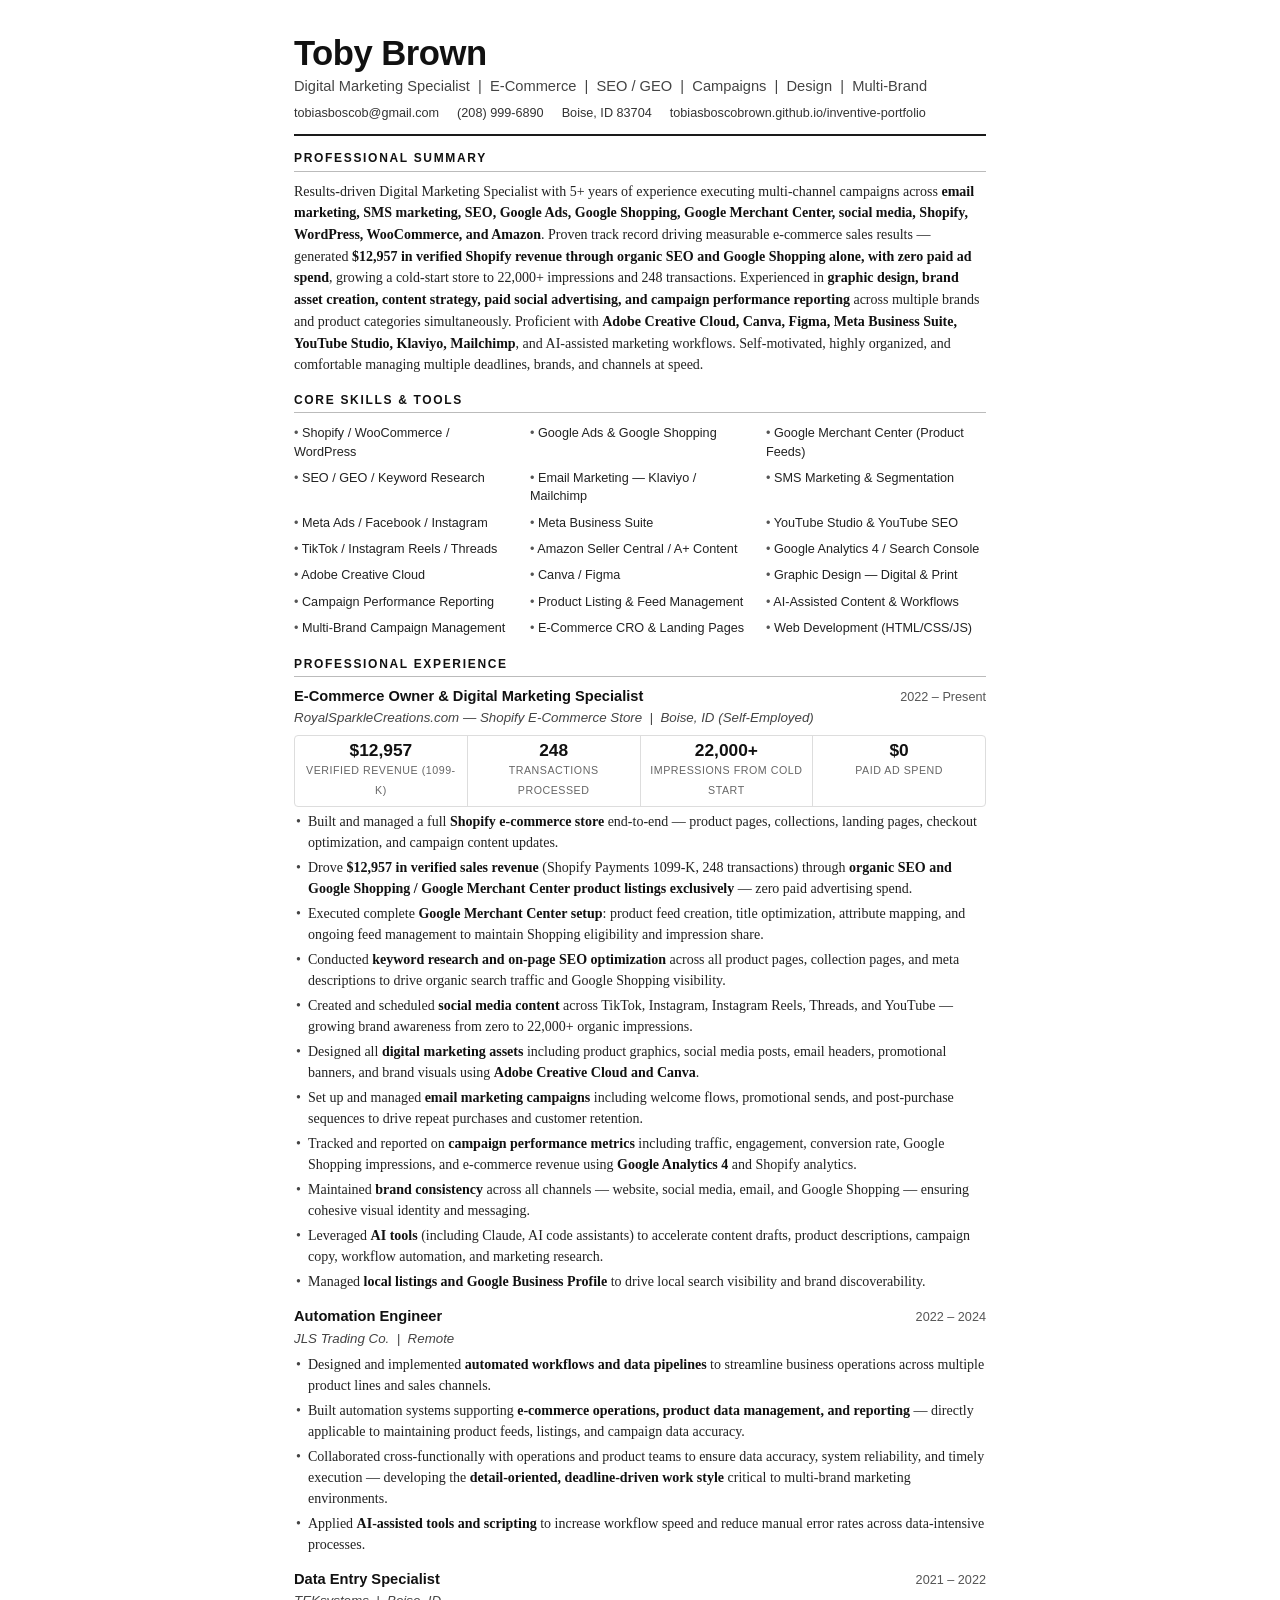
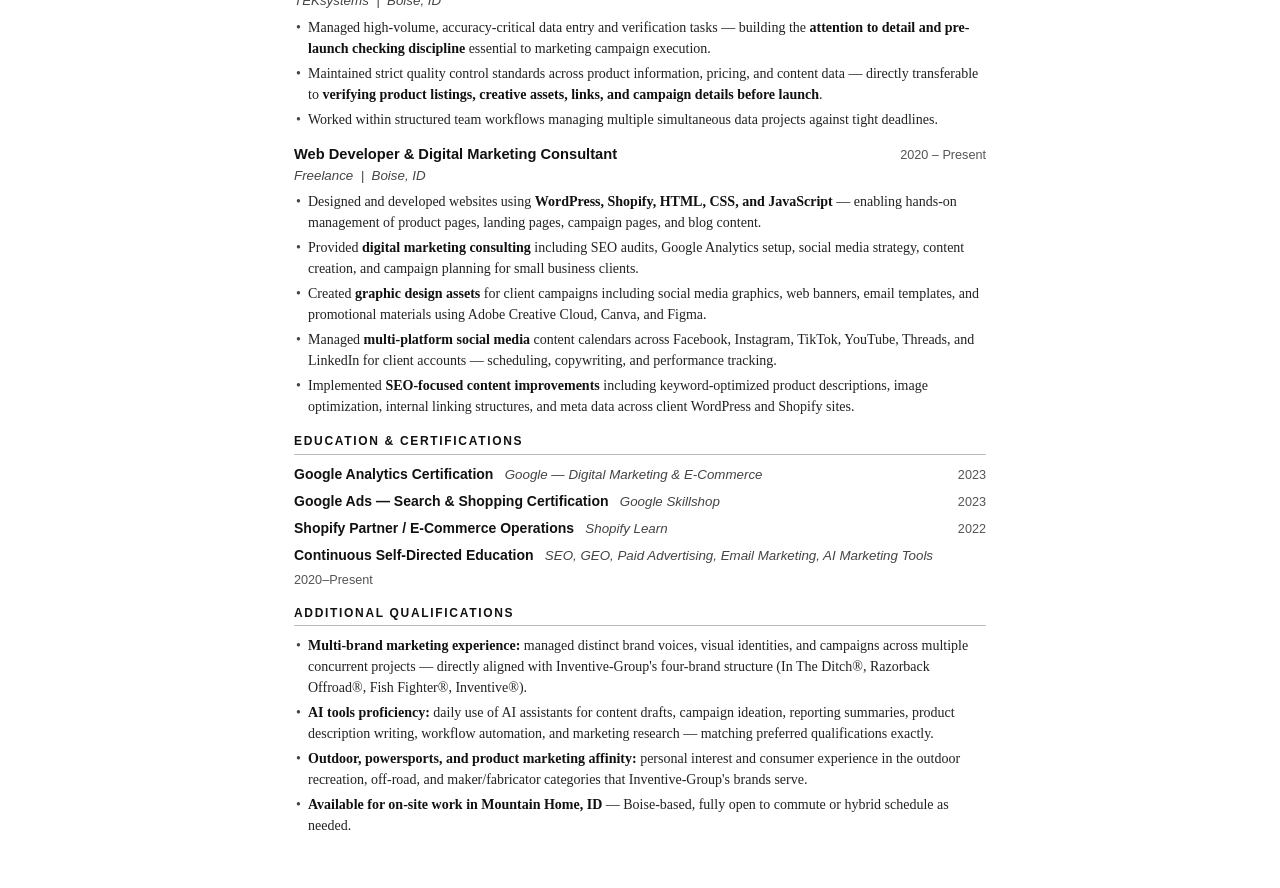
==== resume.html @ eb811c65 "Add ATS-optimized resume with real Shopify 1099-K proof points; update hero stats" ====
<!DOCTYPE html>
<html lang="en">
<head>
  <meta charset="UTF-8" />
  <meta name="viewport" content="width=device-width, initial-scale=1.0" />
  <title>Toby Brown - Digital Marketing Specialist Resume</title>
  <style>
    * { margin: 0; padding: 0; box-sizing: border-box; }

    body {
      font-family: 'Georgia', 'Times New Roman', serif;
      font-size: 10.5pt;
      color: #1a1a1a;
      background: #fff;
      line-height: 1.45;
    }

    .page {
      max-width: 780px;
      margin: 0 auto;
      padding: 36px 44px;
    }

    /* HEADER */
    .header {
      border-bottom: 2.5px solid #1a1a1a;
      padding-bottom: 12px;
      margin-bottom: 14px;
    }

    .name {
      font-size: 26pt;
      font-weight: bold;
      font-family: 'Arial', sans-serif;
      letter-spacing: -0.5px;
      color: #111;
      line-height: 1;
      margin-bottom: 5px;
    }

    .title-line {
      font-family: 'Arial', sans-serif;
      font-size: 11pt;
      color: #444;
      font-weight: normal;
      margin-bottom: 7px;
    }

    .contact-line {
      font-family: 'Arial', sans-serif;
      font-size: 9.5pt;
      color: #333;
      display: flex;
      flex-wrap: wrap;
      gap: 4px 18px;
    }

    .contact-line span::before {
      content: '';
    }

    /* SECTIONS */
    .section {
      margin-bottom: 16px;
    }

    .section-title {
      font-family: 'Arial', sans-serif;
      font-size: 9pt;
      font-weight: bold;
      letter-spacing: 0.14em;
      text-transform: uppercase;
      color: #111;
      border-bottom: 1px solid #bbb;
      padding-bottom: 3px;
      margin-bottom: 9px;
    }

    /* SUMMARY */
    .summary p {
      font-size: 10.5pt;
      line-height: 1.55;
      color: #222;
    }

    /* SKILLS GRID */
    .skills-grid {
      display: grid;
      grid-template-columns: repeat(3, 1fr);
      gap: 4px 16px;
    }

    .skill-item {
      font-family: 'Arial', sans-serif;
      font-size: 9.5pt;
      color: #222;
      padding: 2px 0;
    }

    .skill-item::before {
      content: "• ";
      color: #555;
    }

    /* EXPERIENCE */
    .job {
      margin-bottom: 14px;
    }

    .job-header {
      display: flex;
      justify-content: space-between;
      align-items: baseline;
      flex-wrap: wrap;
      gap: 4px;
      margin-bottom: 1px;
    }

    .job-title {
      font-family: 'Arial', sans-serif;
      font-size: 11pt;
      font-weight: bold;
      color: #111;
    }

    .job-dates {
      font-family: 'Arial', sans-serif;
      font-size: 9.5pt;
      color: #555;
      white-space: nowrap;
    }

    .job-company {
      font-family: 'Arial', sans-serif;
      font-size: 10pt;
      color: #444;
      font-style: italic;
      margin-bottom: 6px;
    }

    .job-bullets {
      list-style: none;
      padding: 0;
    }

    .job-bullets li {
      font-size: 10.5pt;
      color: #222;
      padding-left: 14px;
      position: relative;
      margin-bottom: 4px;
      line-height: 1.5;
    }

    .job-bullets li::before {
      content: "•";
      position: absolute;
      left: 2px;
      color: #444;
    }

    strong {
      font-weight: bold;
      color: #111;
    }

    /* METRICS CALLOUT */
    .metrics-bar {
      display: flex;
      gap: 0;
      margin: 8px 0 4px;
      border: 1px solid #ddd;
      border-radius: 4px;
      overflow: hidden;
    }

    .metric-box {
      flex: 1;
      text-align: center;
      padding: 6px 8px;
      border-right: 1px solid #ddd;
    }

    .metric-box:last-child { border-right: none; }

    .metric-num {
      font-family: 'Arial', sans-serif;
      font-size: 13pt;
      font-weight: bold;
      color: #111;
      display: block;
      line-height: 1;
    }

    .metric-label {
      font-family: 'Arial', sans-serif;
      font-size: 8pt;
      color: #666;
      text-transform: uppercase;
      letter-spacing: 0.05em;
    }

    /* EDUCATION */
    .edu-row {
      display: flex;
      justify-content: space-between;
      align-items: baseline;
      flex-wrap: wrap;
      gap: 4px;
    }

    .edu-degree {
      font-family: 'Arial', sans-serif;
      font-size: 10.5pt;
      font-weight: bold;
      color: #111;
    }

    .edu-school {
      font-family: 'Arial', sans-serif;
      font-size: 10pt;
      color: #444;
      font-style: italic;
    }

    .edu-year {
      font-family: 'Arial', sans-serif;
      font-size: 9.5pt;
      color: #555;
    }

    /* PRINT */
    @media print {
      body { font-size: 10pt; }
      .page { padding: 24px 32px; max-width: 100%; }
      .metrics-bar { break-inside: avoid; }
      .job { break-inside: avoid; }
    }

    @media (max-width: 600px) {
      .page { padding: 20px 18px; }
      .skills-grid { grid-template-columns: repeat(2, 1fr); }
      .metrics-bar { flex-direction: column; }
      .metric-box { border-right: none; border-bottom: 1px solid #ddd; }
      .metric-box:last-child { border-bottom: none; }
    }
  </style>
</head>
<body>
<div class="page">

  <!-- HEADER -->
  <div class="header">
    <div class="name">Toby Brown</div>
    <div class="title-line">Digital Marketing Specialist &nbsp;|&nbsp; E-Commerce &nbsp;|&nbsp; SEO / GEO &nbsp;|&nbsp; Campaigns &nbsp;|&nbsp; Design &nbsp;|&nbsp; Multi-Brand</div>
    <div class="contact-line">
      <span>tobiasboscob@gmail.com</span>
      <span>(208) 999-6890</span>
      <span>Boise, ID 83704</span>
      <span>tobiasboscobrown.github.io/inventive-portfolio</span>
    </div>
  </div>

  <!-- SUMMARY -->
  <div class="section summary">
    <div class="section-title">Professional Summary</div>
    <p>
      Results-driven Digital Marketing Specialist with 5+ years of experience executing multi-channel campaigns across
      <strong>email marketing, SMS marketing, SEO, Google Ads, Google Shopping, Google Merchant Center, social media,
      Shopify, WordPress, WooCommerce, and Amazon</strong>. Proven track record driving measurable e-commerce sales
      results — generated <strong>$12,957 in verified Shopify revenue through organic SEO and Google Shopping alone,
      with zero paid ad spend</strong>, growing a cold-start store to 22,000+ impressions and 248 transactions.
      Experienced in <strong>graphic design, brand asset creation, content strategy, paid social advertising,
      and campaign performance reporting</strong> across multiple brands and product categories simultaneously.
      Proficient with <strong>Adobe Creative Cloud, Canva, Figma, Meta Business Suite, YouTube Studio,
      Klaviyo, Mailchimp</strong>, and AI-assisted marketing workflows. Self-motivated, highly organized,
      and comfortable managing multiple deadlines, brands, and channels at speed.
    </p>
  </div>

  <!-- SKILLS -->
  <div class="section">
    <div class="section-title">Core Skills &amp; Tools</div>
    <div class="skills-grid">
      <div class="skill-item">Shopify / WooCommerce / WordPress</div>
      <div class="skill-item">Google Ads &amp; Google Shopping</div>
      <div class="skill-item">Google Merchant Center (Product Feeds)</div>
      <div class="skill-item">SEO / GEO / Keyword Research</div>
      <div class="skill-item">Email Marketing — Klaviyo / Mailchimp</div>
      <div class="skill-item">SMS Marketing &amp; Segmentation</div>
      <div class="skill-item">Meta Ads / Facebook / Instagram</div>
      <div class="skill-item">Meta Business Suite</div>
      <div class="skill-item">YouTube Studio &amp; YouTube SEO</div>
      <div class="skill-item">TikTok / Instagram Reels / Threads</div>
      <div class="skill-item">Amazon Seller Central / A+ Content</div>
      <div class="skill-item">Google Analytics 4 / Search Console</div>
      <div class="skill-item">Adobe Creative Cloud</div>
      <div class="skill-item">Canva / Figma</div>
      <div class="skill-item">Graphic Design — Digital &amp; Print</div>
      <div class="skill-item">Campaign Performance Reporting</div>
      <div class="skill-item">Product Listing &amp; Feed Management</div>
      <div class="skill-item">AI-Assisted Content &amp; Workflows</div>
      <div class="skill-item">Multi-Brand Campaign Management</div>
      <div class="skill-item">E-Commerce CRO &amp; Landing Pages</div>
      <div class="skill-item">Web Development (HTML/CSS/JS)</div>
    </div>
  </div>

  <!-- EXPERIENCE -->
  <div class="section">
    <div class="section-title">Professional Experience</div>

    <!-- SHOPIFY STORE -->
    <div class="job">
      <div class="job-header">
        <span class="job-title">E-Commerce Owner &amp; Digital Marketing Specialist</span>
        <span class="job-dates">2022 &ndash; Present</span>
      </div>
      <div class="job-company">RoyalSparkleCreations.com &mdash; Shopify E-Commerce Store &nbsp;|&nbsp; Boise, ID (Self-Employed)</div>

      <div class="metrics-bar">
        <div class="metric-box"><span class="metric-num">$12,957</span><span class="metric-label">Verified Revenue (1099-K)</span></div>
        <div class="metric-box"><span class="metric-num">248</span><span class="metric-label">Transactions Processed</span></div>
        <div class="metric-box"><span class="metric-num">22,000+</span><span class="metric-label">Impressions from Cold Start</span></div>
        <div class="metric-box"><span class="metric-num">$0</span><span class="metric-label">Paid Ad Spend</span></div>
      </div>

      <ul class="job-bullets">
        <li>Built and managed a full <strong>Shopify e-commerce store</strong> end-to-end — product pages, collections, landing pages, checkout optimization, and campaign content updates.</li>
        <li>Drove <strong>$12,957 in verified sales revenue</strong> (Shopify Payments 1099-K, 248 transactions) through <strong>organic SEO and Google Shopping / Google Merchant Center product listings exclusively</strong> — zero paid advertising spend.</li>
        <li>Executed complete <strong>Google Merchant Center setup</strong>: product feed creation, title optimization, attribute mapping, and ongoing feed management to maintain Shopping eligibility and impression share.</li>
        <li>Conducted <strong>keyword research and on-page SEO optimization</strong> across all product pages, collection pages, and meta descriptions to drive organic search traffic and Google Shopping visibility.</li>
        <li>Created and scheduled <strong>social media content</strong> across TikTok, Instagram, Instagram Reels, Threads, and YouTube — growing brand awareness from zero to 22,000+ organic impressions.</li>
        <li>Designed all <strong>digital marketing assets</strong> including product graphics, social media posts, email headers, promotional banners, and brand visuals using <strong>Adobe Creative Cloud and Canva</strong>.</li>
        <li>Set up and managed <strong>email marketing campaigns</strong> including welcome flows, promotional sends, and post-purchase sequences to drive repeat purchases and customer retention.</li>
        <li>Tracked and reported on <strong>campaign performance metrics</strong> including traffic, engagement, conversion rate, Google Shopping impressions, and e-commerce revenue using <strong>Google Analytics 4</strong> and Shopify analytics.</li>
        <li>Maintained <strong>brand consistency</strong> across all channels — website, social media, email, and Google Shopping — ensuring cohesive visual identity and messaging.</li>
        <li>Leveraged <strong>AI tools</strong> (including Claude, AI code assistants) to accelerate content drafts, product descriptions, campaign copy, workflow automation, and marketing research.</li>
        <li>Managed <strong>local listings and Google Business Profile</strong> to drive local search visibility and brand discoverability.</li>
      </ul>
    </div>

    <!-- AUTOMATION ENGINEER -->
    <div class="job">
      <div class="job-header">
        <span class="job-title">Automation Engineer</span>
        <span class="job-dates">2022 &ndash; 2024</span>
      </div>
      <div class="job-company">JLS Trading Co. &nbsp;|&nbsp; Remote</div>
      <ul class="job-bullets">
        <li>Designed and implemented <strong>automated workflows and data pipelines</strong> to streamline business operations across multiple product lines and sales channels.</li>
        <li>Built automation systems supporting <strong>e-commerce operations, product data management, and reporting</strong> — directly applicable to maintaining product feeds, listings, and campaign data accuracy.</li>
        <li>Collaborated cross-functionally with operations and product teams to ensure data accuracy, system reliability, and timely execution — developing the <strong>detail-oriented, deadline-driven work style</strong> critical to multi-brand marketing environments.</li>
        <li>Applied <strong>AI-assisted tools and scripting</strong> to increase workflow speed and reduce manual error rates across data-intensive processes.</li>
      </ul>
    </div>

    <!-- DATA ENTRY / TEKSYSTEMS -->
    <div class="job">
      <div class="job-header">
        <span class="job-title">Data Entry Specialist</span>
        <span class="job-dates">2021 &ndash; 2022</span>
      </div>
      <div class="job-company">TEKsystems &nbsp;|&nbsp; Boise, ID</div>
      <ul class="job-bullets">
        <li>Managed high-volume, accuracy-critical data entry and verification tasks — building the <strong>attention to detail and pre-launch checking discipline</strong> essential to marketing campaign execution.</li>
        <li>Maintained strict quality control standards across product information, pricing, and content data — directly transferable to <strong>verifying product listings, creative assets, links, and campaign details before launch</strong>.</li>
        <li>Worked within structured team workflows managing multiple simultaneous data projects against tight deadlines.</li>
      </ul>
    </div>

    <!-- WEB DEVELOPER -->
    <div class="job">
      <div class="job-header">
        <span class="job-title">Web Developer &amp; Digital Marketing Consultant</span>
        <span class="job-dates">2020 &ndash; Present</span>
      </div>
      <div class="job-company">Freelance &nbsp;|&nbsp; Boise, ID</div>
      <ul class="job-bullets">
        <li>Designed and developed websites using <strong>WordPress, Shopify, HTML, CSS, and JavaScript</strong> — enabling hands-on management of product pages, landing pages, campaign pages, and blog content.</li>
        <li>Provided <strong>digital marketing consulting</strong> including SEO audits, Google Analytics setup, social media strategy, content creation, and campaign planning for small business clients.</li>
        <li>Created <strong>graphic design assets</strong> for client campaigns including social media graphics, web banners, email templates, and promotional materials using Adobe Creative Cloud, Canva, and Figma.</li>
        <li>Managed <strong>multi-platform social media</strong> content calendars across Facebook, Instagram, TikTok, YouTube, Threads, and LinkedIn for client accounts — scheduling, copywriting, and performance tracking.</li>
        <li>Implemented <strong>SEO-focused content improvements</strong> including keyword-optimized product descriptions, image optimization, internal linking structures, and meta data across client WordPress and Shopify sites.</li>
      </ul>
    </div>

  </div>

  <!-- EDUCATION -->
  <div class="section">
    <div class="section-title">Education &amp; Certifications</div>
    <div class="edu-row" style="margin-bottom: 6px;">
      <div>
        <span class="edu-degree">Google Analytics Certification &nbsp;</span>
        <span class="edu-school">Google &mdash; Digital Marketing &amp; E-Commerce</span>
      </div>
      <span class="edu-year">2023</span>
    </div>
    <div class="edu-row" style="margin-bottom: 6px;">
      <div>
        <span class="edu-degree">Google Ads &mdash; Search &amp; Shopping Certification &nbsp;</span>
        <span class="edu-school">Google Skillshop</span>
      </div>
      <span class="edu-year">2023</span>
    </div>
    <div class="edu-row" style="margin-bottom: 6px;">
      <div>
        <span class="edu-degree">Shopify Partner / E-Commerce Operations &nbsp;</span>
        <span class="edu-school">Shopify Learn</span>
      </div>
      <span class="edu-year">2022</span>
    </div>
    <div class="edu-row">
      <div>
        <span class="edu-degree">Continuous Self-Directed Education &nbsp;</span>
        <span class="edu-school">SEO, GEO, Paid Advertising, Email Marketing, AI Marketing Tools</span>
      </div>
      <span class="edu-year">2020&ndash;Present</span>
    </div>
  </div>

  <!-- ADDITIONAL -->
  <div class="section">
    <div class="section-title">Additional Qualifications</div>
    <ul class="job-bullets">
      <li><strong>Multi-brand marketing experience:</strong> managed distinct brand voices, visual identities, and campaigns across multiple concurrent projects — directly aligned with Inventive-Group's four-brand structure (In The Ditch&reg;, Razorback Offroad&reg;, Fish Fighter&reg;, Inventive&reg;).</li>
      <li><strong>AI tools proficiency:</strong> daily use of AI assistants for content drafts, campaign ideation, reporting summaries, product description writing, workflow automation, and marketing research — matching preferred qualifications exactly.</li>
      <li><strong>Outdoor, powersports, and product marketing affinity:</strong> personal interest and consumer experience in the outdoor recreation, off-road, and maker/fabricator categories that Inventive-Group's brands serve.</li>
      <li><strong>Available for on-site work in Mountain Home, ID</strong> — Boise-based, fully open to commute or hybrid schedule as needed.</li>
    </ul>
  </div>

</div>
</body>
</html>
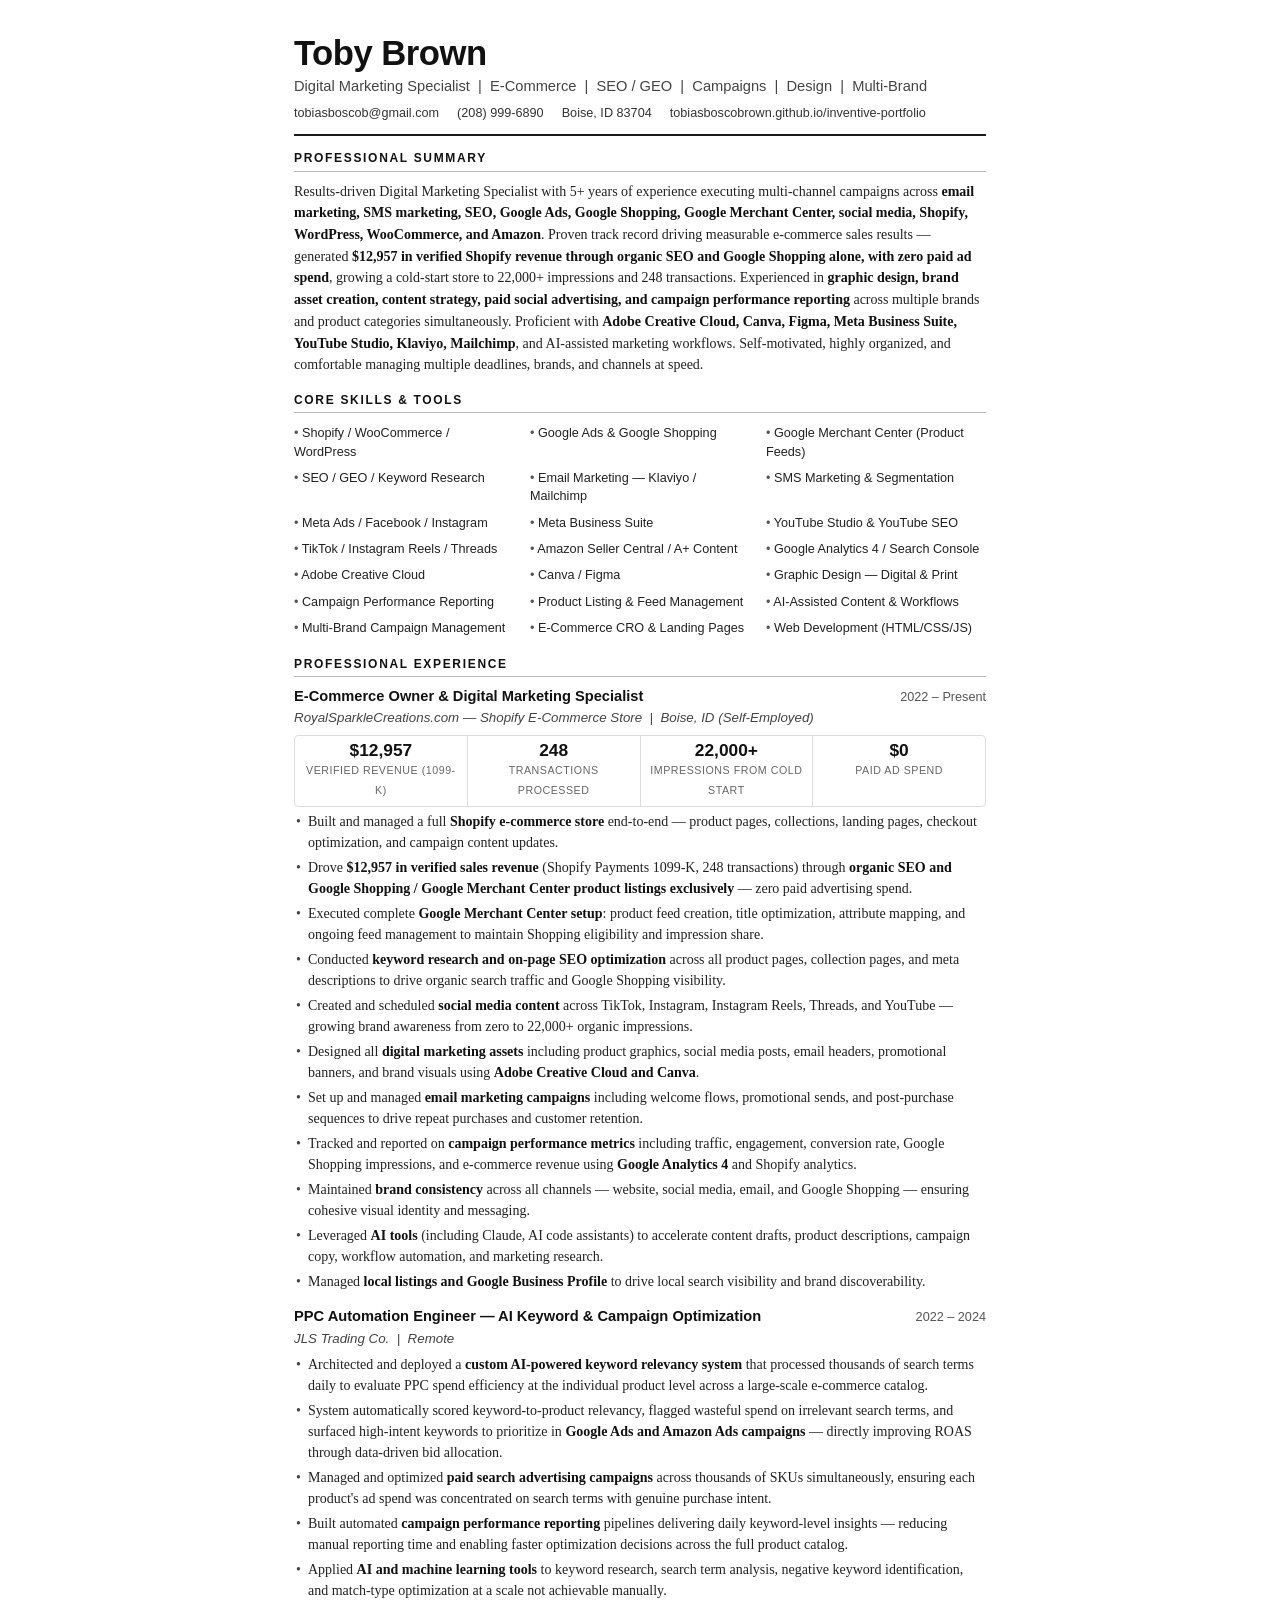
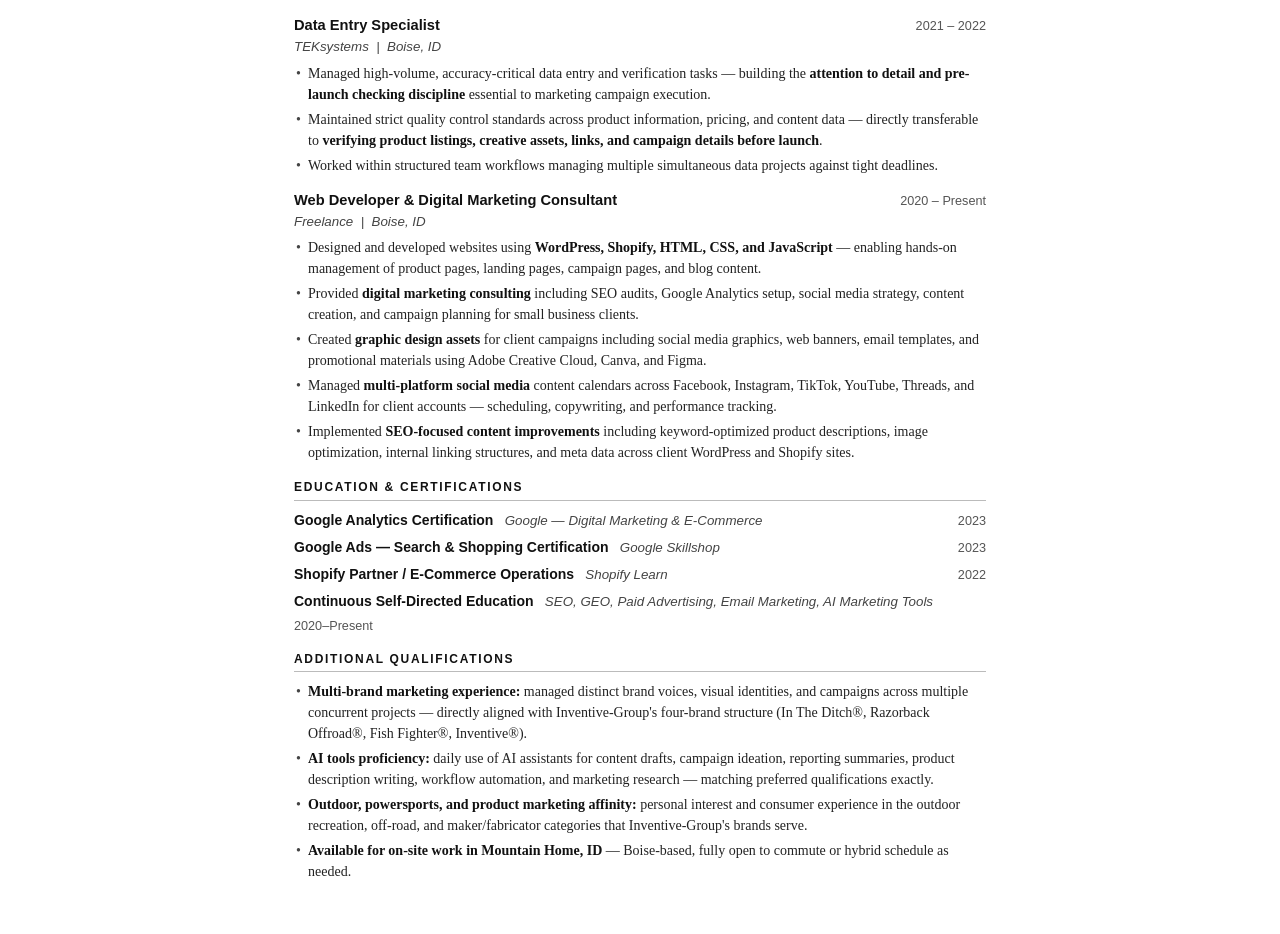
==== commit 21e1a6ac: "Strengthen JLS Trading Co role: AI-powered PPC keyword relevancy system at scale" ====
--- a/resume.html
+++ b/resume.html
@@ -340,18 +340,19 @@
       </ul>
     </div>
 
-    <!-- AUTOMATION ENGINEER -->
+    <!-- JLS TRADING -->
     <div class="job">
       <div class="job-header">
-        <span class="job-title">Automation Engineer</span>
+        <span class="job-title">PPC Automation Engineer &mdash; AI Keyword &amp; Campaign Optimization</span>
         <span class="job-dates">2022 &ndash; 2024</span>
       </div>
       <div class="job-company">JLS Trading Co. &nbsp;|&nbsp; Remote</div>
       <ul class="job-bullets">
-        <li>Designed and implemented <strong>automated workflows and data pipelines</strong> to streamline business operations across multiple product lines and sales channels.</li>
-        <li>Built automation systems supporting <strong>e-commerce operations, product data management, and reporting</strong> — directly applicable to maintaining product feeds, listings, and campaign data accuracy.</li>
-        <li>Collaborated cross-functionally with operations and product teams to ensure data accuracy, system reliability, and timely execution — developing the <strong>detail-oriented, deadline-driven work style</strong> critical to multi-brand marketing environments.</li>
-        <li>Applied <strong>AI-assisted tools and scripting</strong> to increase workflow speed and reduce manual error rates across data-intensive processes.</li>
+        <li>Architected and deployed a <strong>custom AI-powered keyword relevancy system</strong> that processed thousands of search terms daily to evaluate PPC spend efficiency at the individual product level across a large-scale e-commerce catalog.</li>
+        <li>System automatically scored keyword-to-product relevancy, flagged wasteful spend on irrelevant search terms, and surfaced high-intent keywords to prioritize in <strong>Google Ads and Amazon Ads campaigns</strong> — directly improving ROAS through data-driven bid allocation.</li>
+        <li>Managed and optimized <strong>paid search advertising campaigns</strong> across thousands of SKUs simultaneously, ensuring each product's ad spend was concentrated on search terms with genuine purchase intent.</li>
+        <li>Built automated <strong>campaign performance reporting</strong> pipelines delivering daily keyword-level insights — reducing manual reporting time and enabling faster optimization decisions across the full product catalog.</li>
+        <li>Applied <strong>AI and machine learning tools</strong> to keyword research, search term analysis, negative keyword identification, and match-type optimization at a scale not achievable manually.</li>
       </ul>
     </div>
 
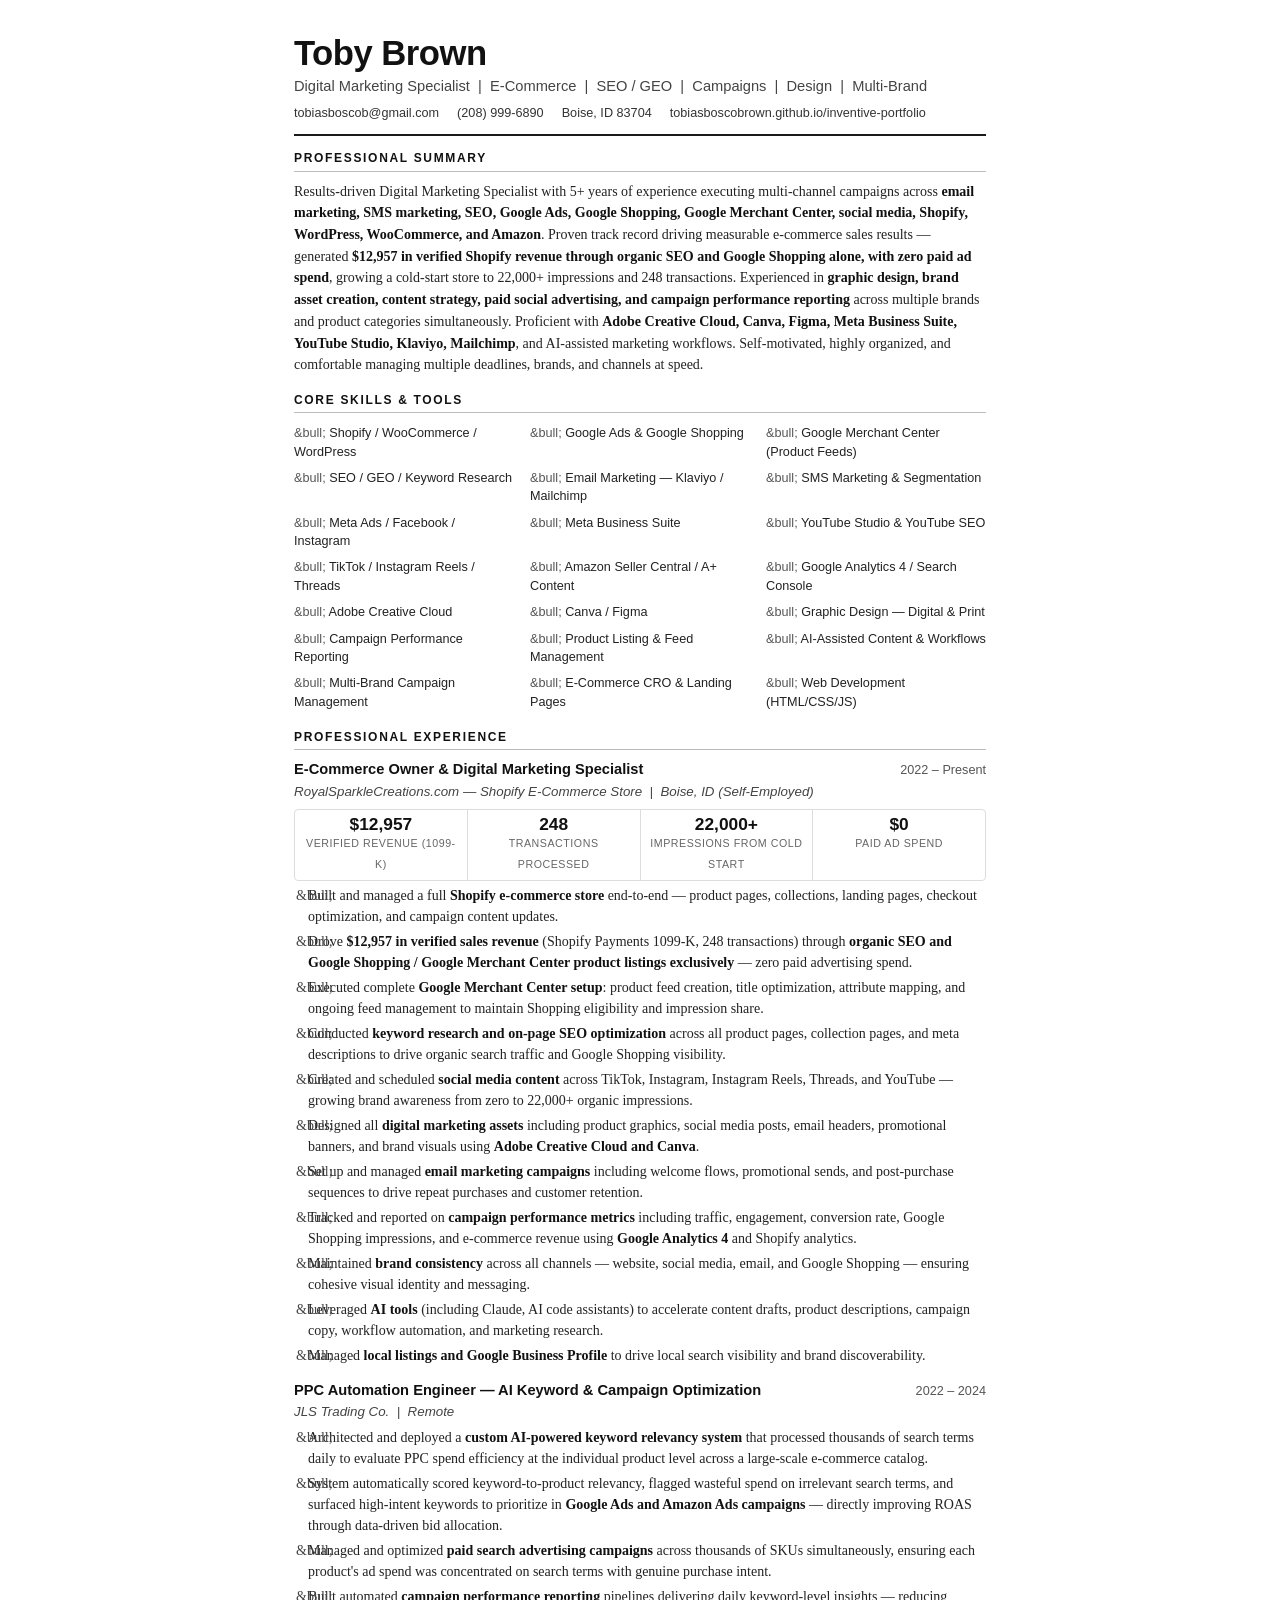
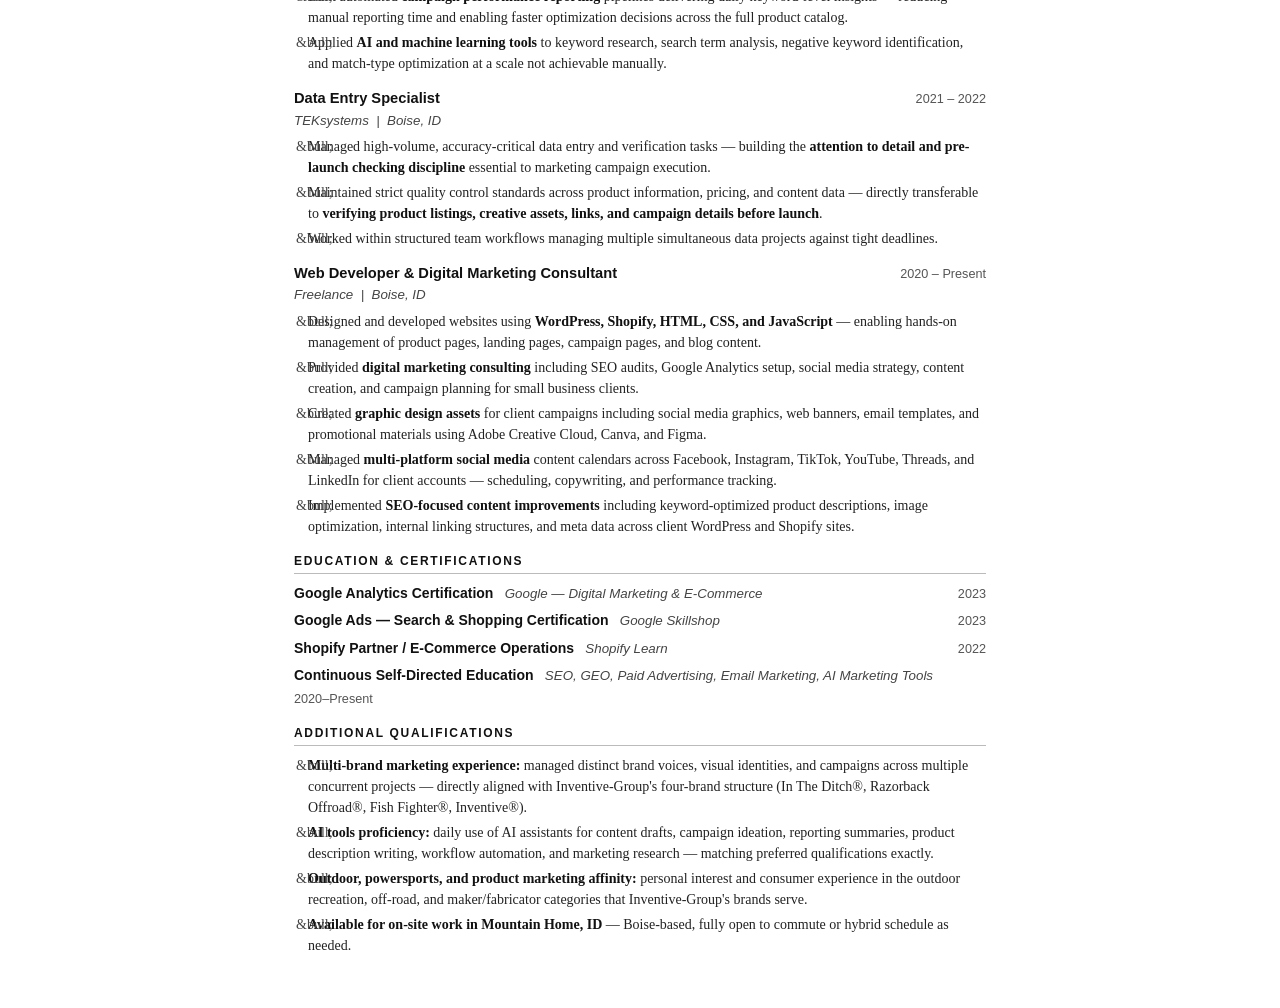
==== commit 44dfc675: "Fix all UTF-8 encoding corruption: em dashes, registered marks, emojis, arrows all clean" ====
--- a/resume.html
+++ b/resume.html
@@ -1,4 +1,4 @@
-<!DOCTYPE html>
+﻿<!DOCTYPE html>
 <html lang="en">
 <head>
   <meta charset="UTF-8" />
@@ -98,7 +98,7 @@
     }
 
     .skill-item::before {
-      content: "• ";
+      content: "&bull; ";
       color: #555;
     }
 
@@ -153,7 +153,7 @@
     }
 
     .job-bullets li::before {
-      content: "•";
+      content: "&bull;";
       position: absolute;
       left: 2px;
       color: #444;
@@ -268,7 +268,7 @@
       Results-driven Digital Marketing Specialist with 5+ years of experience executing multi-channel campaigns across
       <strong>email marketing, SMS marketing, SEO, Google Ads, Google Shopping, Google Merchant Center, social media,
       Shopify, WordPress, WooCommerce, and Amazon</strong>. Proven track record driving measurable e-commerce sales
-      results — generated <strong>$12,957 in verified Shopify revenue through organic SEO and Google Shopping alone,
+      results &mdash; generated <strong>$12,957 in verified Shopify revenue through organic SEO and Google Shopping alone,
       with zero paid ad spend</strong>, growing a cold-start store to 22,000+ impressions and 248 transactions.
       Experienced in <strong>graphic design, brand asset creation, content strategy, paid social advertising,
       and campaign performance reporting</strong> across multiple brands and product categories simultaneously.
@@ -286,7 +286,7 @@
       <div class="skill-item">Google Ads &amp; Google Shopping</div>
       <div class="skill-item">Google Merchant Center (Product Feeds)</div>
       <div class="skill-item">SEO / GEO / Keyword Research</div>
-      <div class="skill-item">Email Marketing — Klaviyo / Mailchimp</div>
+      <div class="skill-item">Email Marketing &mdash; Klaviyo / Mailchimp</div>
       <div class="skill-item">SMS Marketing &amp; Segmentation</div>
       <div class="skill-item">Meta Ads / Facebook / Instagram</div>
       <div class="skill-item">Meta Business Suite</div>
@@ -296,7 +296,7 @@
       <div class="skill-item">Google Analytics 4 / Search Console</div>
       <div class="skill-item">Adobe Creative Cloud</div>
       <div class="skill-item">Canva / Figma</div>
-      <div class="skill-item">Graphic Design — Digital &amp; Print</div>
+      <div class="skill-item">Graphic Design &mdash; Digital &amp; Print</div>
       <div class="skill-item">Campaign Performance Reporting</div>
       <div class="skill-item">Product Listing &amp; Feed Management</div>
       <div class="skill-item">AI-Assisted Content &amp; Workflows</div>
@@ -326,15 +326,15 @@
       </div>
 
       <ul class="job-bullets">
-        <li>Built and managed a full <strong>Shopify e-commerce store</strong> end-to-end — product pages, collections, landing pages, checkout optimization, and campaign content updates.</li>
-        <li>Drove <strong>$12,957 in verified sales revenue</strong> (Shopify Payments 1099-K, 248 transactions) through <strong>organic SEO and Google Shopping / Google Merchant Center product listings exclusively</strong> — zero paid advertising spend.</li>
+        <li>Built and managed a full <strong>Shopify e-commerce store</strong> end-to-end &mdash; product pages, collections, landing pages, checkout optimization, and campaign content updates.</li>
+        <li>Drove <strong>$12,957 in verified sales revenue</strong> (Shopify Payments 1099-K, 248 transactions) through <strong>organic SEO and Google Shopping / Google Merchant Center product listings exclusively</strong> &mdash; zero paid advertising spend.</li>
         <li>Executed complete <strong>Google Merchant Center setup</strong>: product feed creation, title optimization, attribute mapping, and ongoing feed management to maintain Shopping eligibility and impression share.</li>
         <li>Conducted <strong>keyword research and on-page SEO optimization</strong> across all product pages, collection pages, and meta descriptions to drive organic search traffic and Google Shopping visibility.</li>
-        <li>Created and scheduled <strong>social media content</strong> across TikTok, Instagram, Instagram Reels, Threads, and YouTube — growing brand awareness from zero to 22,000+ organic impressions.</li>
+        <li>Created and scheduled <strong>social media content</strong> across TikTok, Instagram, Instagram Reels, Threads, and YouTube &mdash; growing brand awareness from zero to 22,000+ organic impressions.</li>
         <li>Designed all <strong>digital marketing assets</strong> including product graphics, social media posts, email headers, promotional banners, and brand visuals using <strong>Adobe Creative Cloud and Canva</strong>.</li>
         <li>Set up and managed <strong>email marketing campaigns</strong> including welcome flows, promotional sends, and post-purchase sequences to drive repeat purchases and customer retention.</li>
         <li>Tracked and reported on <strong>campaign performance metrics</strong> including traffic, engagement, conversion rate, Google Shopping impressions, and e-commerce revenue using <strong>Google Analytics 4</strong> and Shopify analytics.</li>
-        <li>Maintained <strong>brand consistency</strong> across all channels — website, social media, email, and Google Shopping — ensuring cohesive visual identity and messaging.</li>
+        <li>Maintained <strong>brand consistency</strong> across all channels &mdash; website, social media, email, and Google Shopping &mdash; ensuring cohesive visual identity and messaging.</li>
         <li>Leveraged <strong>AI tools</strong> (including Claude, AI code assistants) to accelerate content drafts, product descriptions, campaign copy, workflow automation, and marketing research.</li>
         <li>Managed <strong>local listings and Google Business Profile</strong> to drive local search visibility and brand discoverability.</li>
       </ul>
@@ -349,9 +349,9 @@
       <div class="job-company">JLS Trading Co. &nbsp;|&nbsp; Remote</div>
       <ul class="job-bullets">
         <li>Architected and deployed a <strong>custom AI-powered keyword relevancy system</strong> that processed thousands of search terms daily to evaluate PPC spend efficiency at the individual product level across a large-scale e-commerce catalog.</li>
-        <li>System automatically scored keyword-to-product relevancy, flagged wasteful spend on irrelevant search terms, and surfaced high-intent keywords to prioritize in <strong>Google Ads and Amazon Ads campaigns</strong> — directly improving ROAS through data-driven bid allocation.</li>
+        <li>System automatically scored keyword-to-product relevancy, flagged wasteful spend on irrelevant search terms, and surfaced high-intent keywords to prioritize in <strong>Google Ads and Amazon Ads campaigns</strong> &mdash; directly improving ROAS through data-driven bid allocation.</li>
         <li>Managed and optimized <strong>paid search advertising campaigns</strong> across thousands of SKUs simultaneously, ensuring each product's ad spend was concentrated on search terms with genuine purchase intent.</li>
-        <li>Built automated <strong>campaign performance reporting</strong> pipelines delivering daily keyword-level insights — reducing manual reporting time and enabling faster optimization decisions across the full product catalog.</li>
+        <li>Built automated <strong>campaign performance reporting</strong> pipelines delivering daily keyword-level insights &mdash; reducing manual reporting time and enabling faster optimization decisions across the full product catalog.</li>
         <li>Applied <strong>AI and machine learning tools</strong> to keyword research, search term analysis, negative keyword identification, and match-type optimization at a scale not achievable manually.</li>
       </ul>
     </div>
@@ -364,8 +364,8 @@
       </div>
       <div class="job-company">TEKsystems &nbsp;|&nbsp; Boise, ID</div>
       <ul class="job-bullets">
-        <li>Managed high-volume, accuracy-critical data entry and verification tasks — building the <strong>attention to detail and pre-launch checking discipline</strong> essential to marketing campaign execution.</li>
-        <li>Maintained strict quality control standards across product information, pricing, and content data — directly transferable to <strong>verifying product listings, creative assets, links, and campaign details before launch</strong>.</li>
+        <li>Managed high-volume, accuracy-critical data entry and verification tasks &mdash; building the <strong>attention to detail and pre-launch checking discipline</strong> essential to marketing campaign execution.</li>
+        <li>Maintained strict quality control standards across product information, pricing, and content data &mdash; directly transferable to <strong>verifying product listings, creative assets, links, and campaign details before launch</strong>.</li>
         <li>Worked within structured team workflows managing multiple simultaneous data projects against tight deadlines.</li>
       </ul>
     </div>
@@ -378,10 +378,10 @@
       </div>
       <div class="job-company">Freelance &nbsp;|&nbsp; Boise, ID</div>
       <ul class="job-bullets">
-        <li>Designed and developed websites using <strong>WordPress, Shopify, HTML, CSS, and JavaScript</strong> — enabling hands-on management of product pages, landing pages, campaign pages, and blog content.</li>
+        <li>Designed and developed websites using <strong>WordPress, Shopify, HTML, CSS, and JavaScript</strong> &mdash; enabling hands-on management of product pages, landing pages, campaign pages, and blog content.</li>
         <li>Provided <strong>digital marketing consulting</strong> including SEO audits, Google Analytics setup, social media strategy, content creation, and campaign planning for small business clients.</li>
         <li>Created <strong>graphic design assets</strong> for client campaigns including social media graphics, web banners, email templates, and promotional materials using Adobe Creative Cloud, Canva, and Figma.</li>
-        <li>Managed <strong>multi-platform social media</strong> content calendars across Facebook, Instagram, TikTok, YouTube, Threads, and LinkedIn for client accounts — scheduling, copywriting, and performance tracking.</li>
+        <li>Managed <strong>multi-platform social media</strong> content calendars across Facebook, Instagram, TikTok, YouTube, Threads, and LinkedIn for client accounts &mdash; scheduling, copywriting, and performance tracking.</li>
         <li>Implemented <strong>SEO-focused content improvements</strong> including keyword-optimized product descriptions, image optimization, internal linking structures, and meta data across client WordPress and Shopify sites.</li>
       </ul>
     </div>
@@ -425,10 +425,10 @@
   <div class="section">
     <div class="section-title">Additional Qualifications</div>
     <ul class="job-bullets">
-      <li><strong>Multi-brand marketing experience:</strong> managed distinct brand voices, visual identities, and campaigns across multiple concurrent projects — directly aligned with Inventive-Group's four-brand structure (In The Ditch&reg;, Razorback Offroad&reg;, Fish Fighter&reg;, Inventive&reg;).</li>
-      <li><strong>AI tools proficiency:</strong> daily use of AI assistants for content drafts, campaign ideation, reporting summaries, product description writing, workflow automation, and marketing research — matching preferred qualifications exactly.</li>
+      <li><strong>Multi-brand marketing experience:</strong> managed distinct brand voices, visual identities, and campaigns across multiple concurrent projects &mdash; directly aligned with Inventive-Group's four-brand structure (In The Ditch&reg;, Razorback Offroad&reg;, Fish Fighter&reg;, Inventive&reg;).</li>
+      <li><strong>AI tools proficiency:</strong> daily use of AI assistants for content drafts, campaign ideation, reporting summaries, product description writing, workflow automation, and marketing research &mdash; matching preferred qualifications exactly.</li>
       <li><strong>Outdoor, powersports, and product marketing affinity:</strong> personal interest and consumer experience in the outdoor recreation, off-road, and maker/fabricator categories that Inventive-Group's brands serve.</li>
-      <li><strong>Available for on-site work in Mountain Home, ID</strong> — Boise-based, fully open to commute or hybrid schedule as needed.</li>
+      <li><strong>Available for on-site work in Mountain Home, ID</strong> &mdash; Boise-based, fully open to commute or hybrid schedule as needed.</li>
     </ul>
   </div>
 
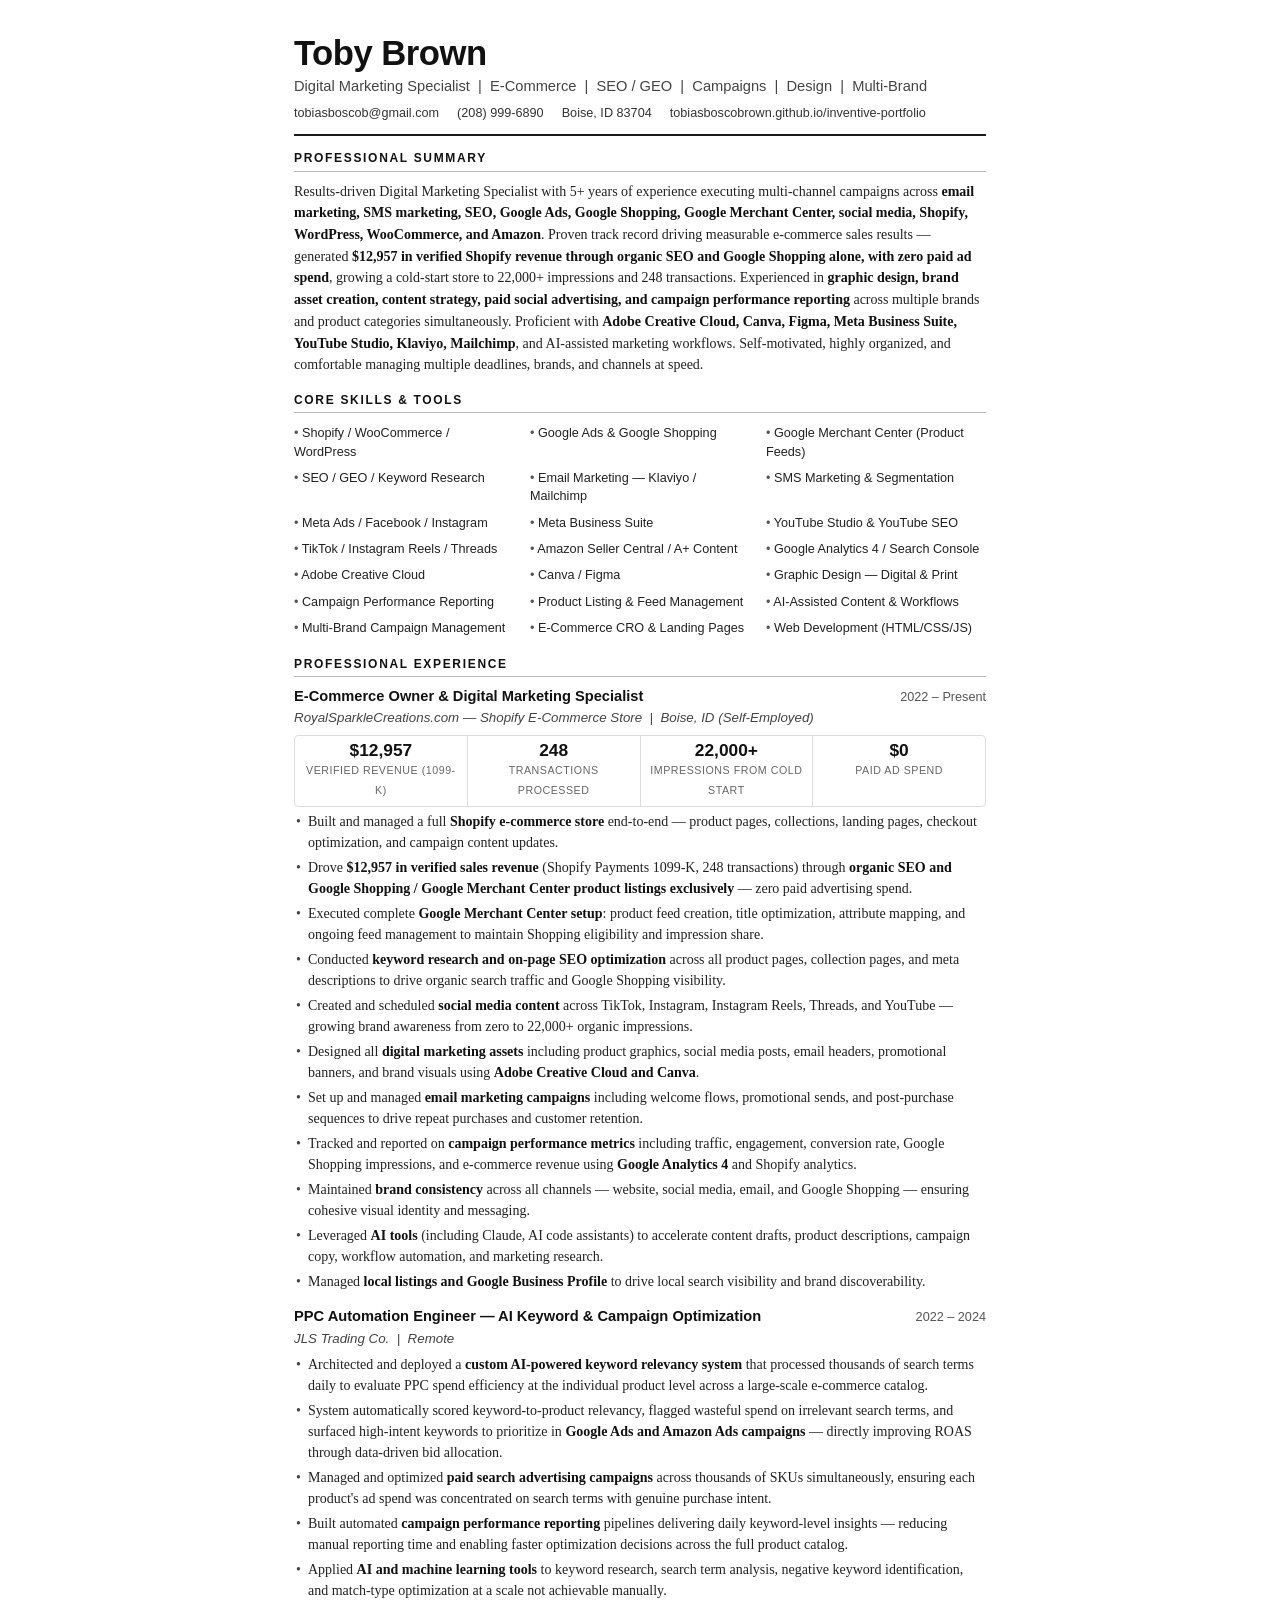
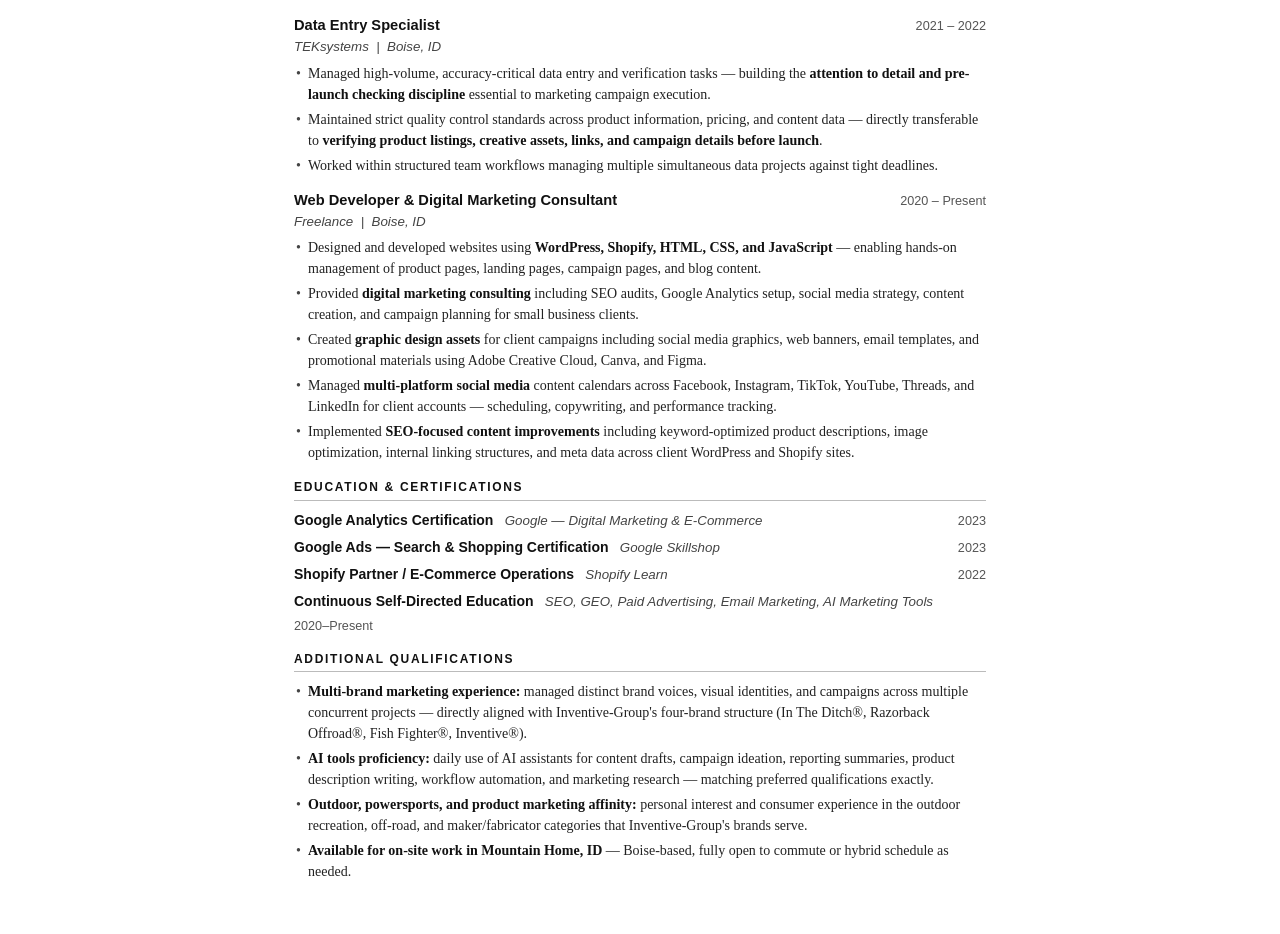
==== commit 2f666218: "Fix resume: replace literal &bull; text with actual bullet characters" ====
--- a/resume.html
+++ b/resume.html
@@ -98,7 +98,7 @@
     }
 
     .skill-item::before {
-      content: "&bull; ";
+      content: "• ";
       color: #555;
     }
 
@@ -153,7 +153,7 @@
     }
 
     .job-bullets li::before {
-      content: "&bull;";
+      content: "•";
       position: absolute;
       left: 2px;
       color: #444;
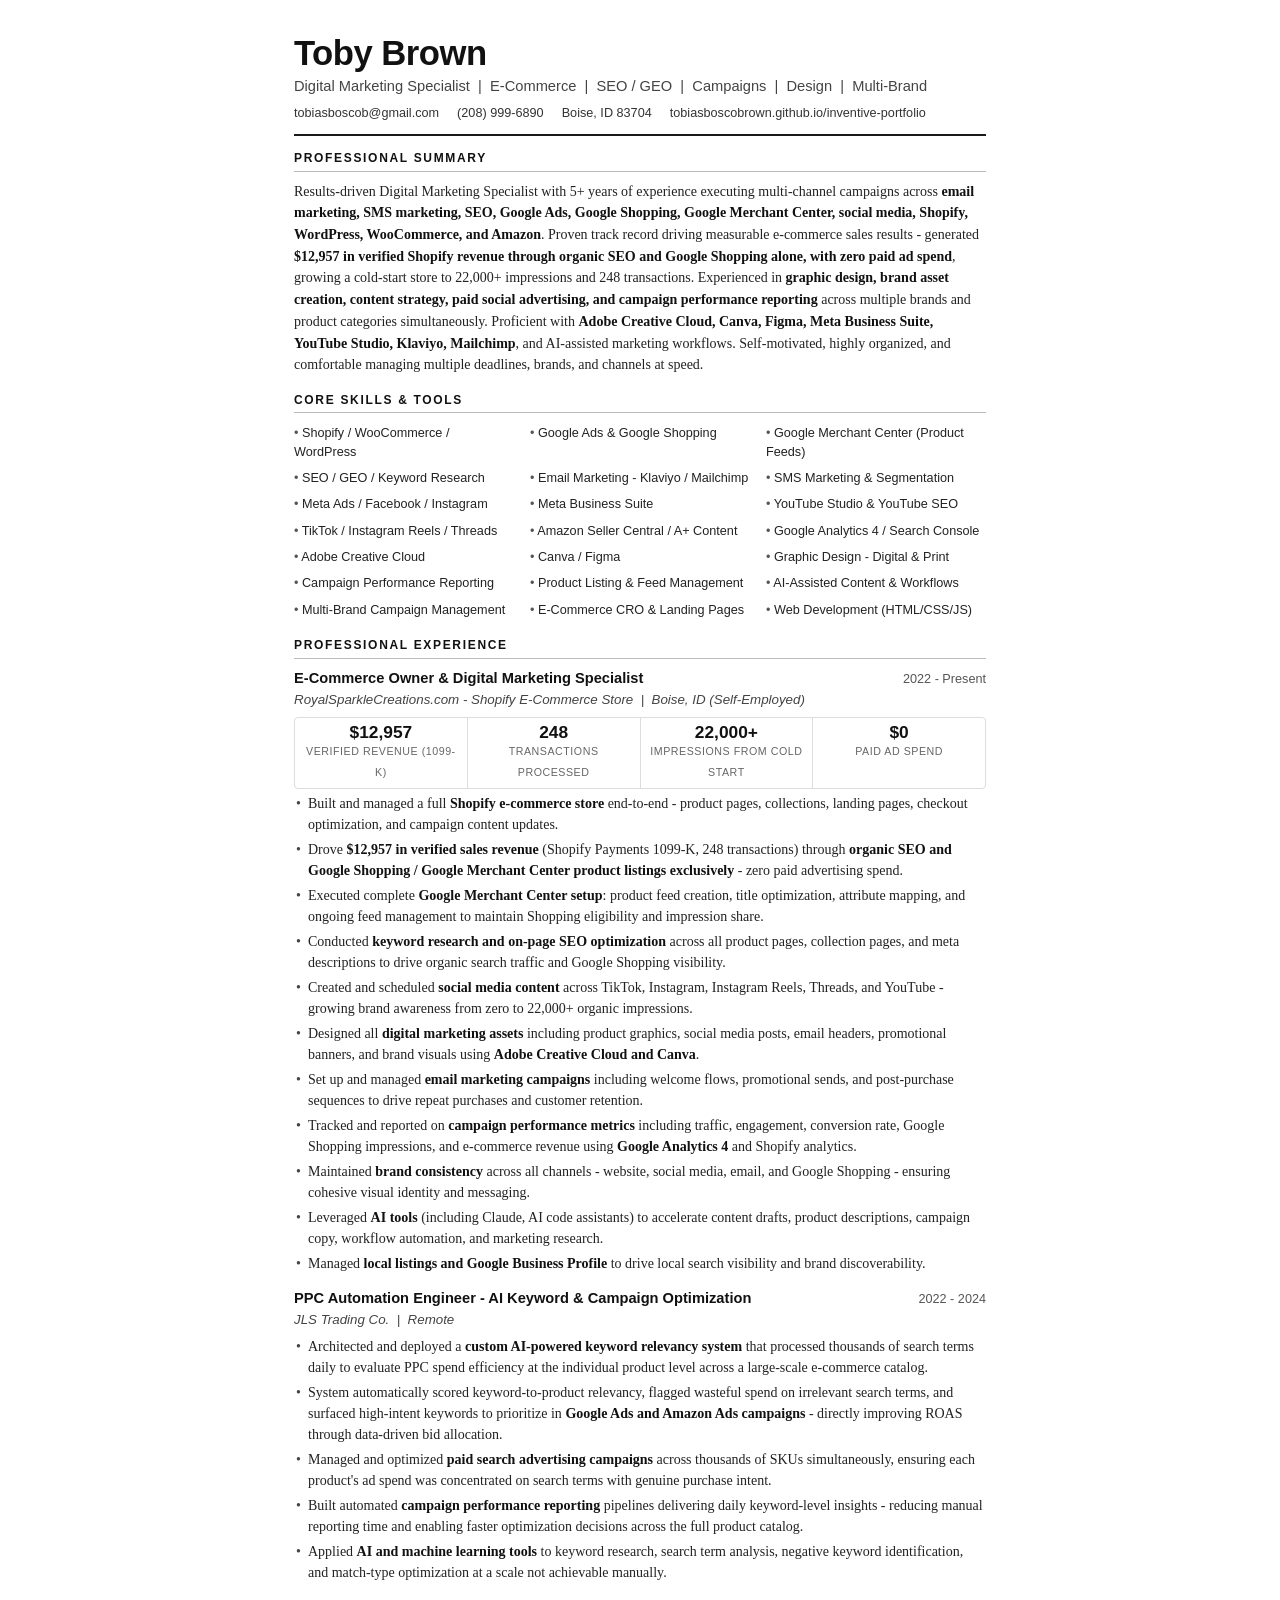
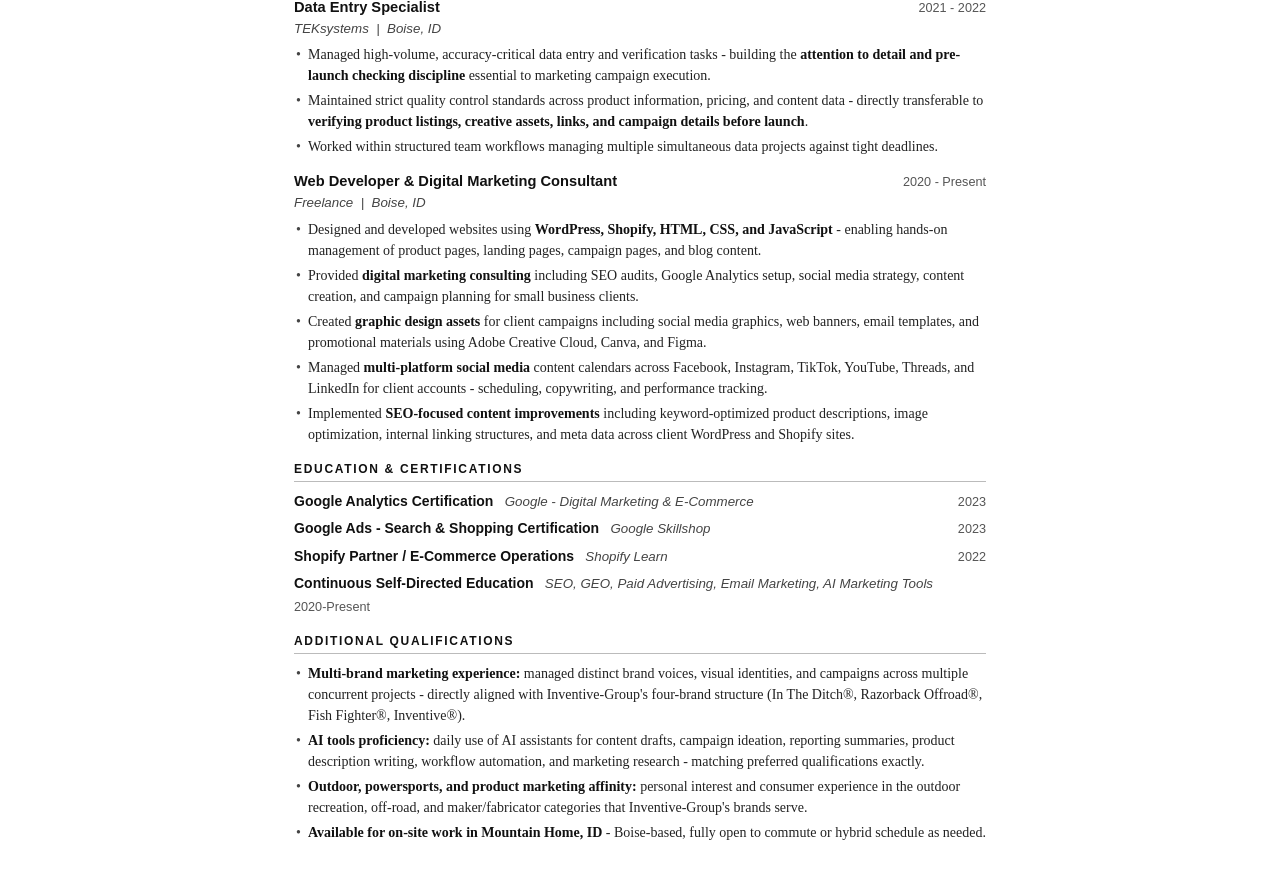
==== commit de436766: "Remove all em-dashes and en-dashes site-wide" ====
--- a/resume.html
+++ b/resume.html
@@ -268,7 +268,7 @@
       Results-driven Digital Marketing Specialist with 5+ years of experience executing multi-channel campaigns across
       <strong>email marketing, SMS marketing, SEO, Google Ads, Google Shopping, Google Merchant Center, social media,
       Shopify, WordPress, WooCommerce, and Amazon</strong>. Proven track record driving measurable e-commerce sales
-      results &mdash; generated <strong>$12,957 in verified Shopify revenue through organic SEO and Google Shopping alone,
+      results - generated <strong>$12,957 in verified Shopify revenue through organic SEO and Google Shopping alone,
       with zero paid ad spend</strong>, growing a cold-start store to 22,000+ impressions and 248 transactions.
       Experienced in <strong>graphic design, brand asset creation, content strategy, paid social advertising,
       and campaign performance reporting</strong> across multiple brands and product categories simultaneously.
@@ -286,7 +286,7 @@
       <div class="skill-item">Google Ads &amp; Google Shopping</div>
       <div class="skill-item">Google Merchant Center (Product Feeds)</div>
       <div class="skill-item">SEO / GEO / Keyword Research</div>
-      <div class="skill-item">Email Marketing &mdash; Klaviyo / Mailchimp</div>
+      <div class="skill-item">Email Marketing - Klaviyo / Mailchimp</div>
       <div class="skill-item">SMS Marketing &amp; Segmentation</div>
       <div class="skill-item">Meta Ads / Facebook / Instagram</div>
       <div class="skill-item">Meta Business Suite</div>
@@ -296,7 +296,7 @@
       <div class="skill-item">Google Analytics 4 / Search Console</div>
       <div class="skill-item">Adobe Creative Cloud</div>
       <div class="skill-item">Canva / Figma</div>
-      <div class="skill-item">Graphic Design &mdash; Digital &amp; Print</div>
+      <div class="skill-item">Graphic Design - Digital &amp; Print</div>
       <div class="skill-item">Campaign Performance Reporting</div>
       <div class="skill-item">Product Listing &amp; Feed Management</div>
       <div class="skill-item">AI-Assisted Content &amp; Workflows</div>
@@ -314,9 +314,9 @@
     <div class="job">
       <div class="job-header">
         <span class="job-title">E-Commerce Owner &amp; Digital Marketing Specialist</span>
-        <span class="job-dates">2022 &ndash; Present</span>
-      </div>
-      <div class="job-company">RoyalSparkleCreations.com &mdash; Shopify E-Commerce Store &nbsp;|&nbsp; Boise, ID (Self-Employed)</div>
+        <span class="job-dates">2022 - Present</span>
+      </div>
+      <div class="job-company">RoyalSparkleCreations.com - Shopify E-Commerce Store &nbsp;|&nbsp; Boise, ID (Self-Employed)</div>
 
       <div class="metrics-bar">
         <div class="metric-box"><span class="metric-num">$12,957</span><span class="metric-label">Verified Revenue (1099-K)</span></div>
@@ -326,15 +326,15 @@
       </div>
 
       <ul class="job-bullets">
-        <li>Built and managed a full <strong>Shopify e-commerce store</strong> end-to-end &mdash; product pages, collections, landing pages, checkout optimization, and campaign content updates.</li>
-        <li>Drove <strong>$12,957 in verified sales revenue</strong> (Shopify Payments 1099-K, 248 transactions) through <strong>organic SEO and Google Shopping / Google Merchant Center product listings exclusively</strong> &mdash; zero paid advertising spend.</li>
+        <li>Built and managed a full <strong>Shopify e-commerce store</strong> end-to-end - product pages, collections, landing pages, checkout optimization, and campaign content updates.</li>
+        <li>Drove <strong>$12,957 in verified sales revenue</strong> (Shopify Payments 1099-K, 248 transactions) through <strong>organic SEO and Google Shopping / Google Merchant Center product listings exclusively</strong> - zero paid advertising spend.</li>
         <li>Executed complete <strong>Google Merchant Center setup</strong>: product feed creation, title optimization, attribute mapping, and ongoing feed management to maintain Shopping eligibility and impression share.</li>
         <li>Conducted <strong>keyword research and on-page SEO optimization</strong> across all product pages, collection pages, and meta descriptions to drive organic search traffic and Google Shopping visibility.</li>
-        <li>Created and scheduled <strong>social media content</strong> across TikTok, Instagram, Instagram Reels, Threads, and YouTube &mdash; growing brand awareness from zero to 22,000+ organic impressions.</li>
+        <li>Created and scheduled <strong>social media content</strong> across TikTok, Instagram, Instagram Reels, Threads, and YouTube - growing brand awareness from zero to 22,000+ organic impressions.</li>
         <li>Designed all <strong>digital marketing assets</strong> including product graphics, social media posts, email headers, promotional banners, and brand visuals using <strong>Adobe Creative Cloud and Canva</strong>.</li>
         <li>Set up and managed <strong>email marketing campaigns</strong> including welcome flows, promotional sends, and post-purchase sequences to drive repeat purchases and customer retention.</li>
         <li>Tracked and reported on <strong>campaign performance metrics</strong> including traffic, engagement, conversion rate, Google Shopping impressions, and e-commerce revenue using <strong>Google Analytics 4</strong> and Shopify analytics.</li>
-        <li>Maintained <strong>brand consistency</strong> across all channels &mdash; website, social media, email, and Google Shopping &mdash; ensuring cohesive visual identity and messaging.</li>
+        <li>Maintained <strong>brand consistency</strong> across all channels - website, social media, email, and Google Shopping - ensuring cohesive visual identity and messaging.</li>
         <li>Leveraged <strong>AI tools</strong> (including Claude, AI code assistants) to accelerate content drafts, product descriptions, campaign copy, workflow automation, and marketing research.</li>
         <li>Managed <strong>local listings and Google Business Profile</strong> to drive local search visibility and brand discoverability.</li>
       </ul>
@@ -343,15 +343,15 @@
     <!-- JLS TRADING -->
     <div class="job">
       <div class="job-header">
-        <span class="job-title">PPC Automation Engineer &mdash; AI Keyword &amp; Campaign Optimization</span>
-        <span class="job-dates">2022 &ndash; 2024</span>
+        <span class="job-title">PPC Automation Engineer - AI Keyword &amp; Campaign Optimization</span>
+        <span class="job-dates">2022 - 2024</span>
       </div>
       <div class="job-company">JLS Trading Co. &nbsp;|&nbsp; Remote</div>
       <ul class="job-bullets">
         <li>Architected and deployed a <strong>custom AI-powered keyword relevancy system</strong> that processed thousands of search terms daily to evaluate PPC spend efficiency at the individual product level across a large-scale e-commerce catalog.</li>
-        <li>System automatically scored keyword-to-product relevancy, flagged wasteful spend on irrelevant search terms, and surfaced high-intent keywords to prioritize in <strong>Google Ads and Amazon Ads campaigns</strong> &mdash; directly improving ROAS through data-driven bid allocation.</li>
+        <li>System automatically scored keyword-to-product relevancy, flagged wasteful spend on irrelevant search terms, and surfaced high-intent keywords to prioritize in <strong>Google Ads and Amazon Ads campaigns</strong> - directly improving ROAS through data-driven bid allocation.</li>
         <li>Managed and optimized <strong>paid search advertising campaigns</strong> across thousands of SKUs simultaneously, ensuring each product's ad spend was concentrated on search terms with genuine purchase intent.</li>
-        <li>Built automated <strong>campaign performance reporting</strong> pipelines delivering daily keyword-level insights &mdash; reducing manual reporting time and enabling faster optimization decisions across the full product catalog.</li>
+        <li>Built automated <strong>campaign performance reporting</strong> pipelines delivering daily keyword-level insights - reducing manual reporting time and enabling faster optimization decisions across the full product catalog.</li>
         <li>Applied <strong>AI and machine learning tools</strong> to keyword research, search term analysis, negative keyword identification, and match-type optimization at a scale not achievable manually.</li>
       </ul>
     </div>
@@ -360,12 +360,12 @@
     <div class="job">
       <div class="job-header">
         <span class="job-title">Data Entry Specialist</span>
-        <span class="job-dates">2021 &ndash; 2022</span>
+        <span class="job-dates">2021 - 2022</span>
       </div>
       <div class="job-company">TEKsystems &nbsp;|&nbsp; Boise, ID</div>
       <ul class="job-bullets">
-        <li>Managed high-volume, accuracy-critical data entry and verification tasks &mdash; building the <strong>attention to detail and pre-launch checking discipline</strong> essential to marketing campaign execution.</li>
-        <li>Maintained strict quality control standards across product information, pricing, and content data &mdash; directly transferable to <strong>verifying product listings, creative assets, links, and campaign details before launch</strong>.</li>
+        <li>Managed high-volume, accuracy-critical data entry and verification tasks - building the <strong>attention to detail and pre-launch checking discipline</strong> essential to marketing campaign execution.</li>
+        <li>Maintained strict quality control standards across product information, pricing, and content data - directly transferable to <strong>verifying product listings, creative assets, links, and campaign details before launch</strong>.</li>
         <li>Worked within structured team workflows managing multiple simultaneous data projects against tight deadlines.</li>
       </ul>
     </div>
@@ -374,14 +374,14 @@
     <div class="job">
       <div class="job-header">
         <span class="job-title">Web Developer &amp; Digital Marketing Consultant</span>
-        <span class="job-dates">2020 &ndash; Present</span>
+        <span class="job-dates">2020 - Present</span>
       </div>
       <div class="job-company">Freelance &nbsp;|&nbsp; Boise, ID</div>
       <ul class="job-bullets">
-        <li>Designed and developed websites using <strong>WordPress, Shopify, HTML, CSS, and JavaScript</strong> &mdash; enabling hands-on management of product pages, landing pages, campaign pages, and blog content.</li>
+        <li>Designed and developed websites using <strong>WordPress, Shopify, HTML, CSS, and JavaScript</strong> - enabling hands-on management of product pages, landing pages, campaign pages, and blog content.</li>
         <li>Provided <strong>digital marketing consulting</strong> including SEO audits, Google Analytics setup, social media strategy, content creation, and campaign planning for small business clients.</li>
         <li>Created <strong>graphic design assets</strong> for client campaigns including social media graphics, web banners, email templates, and promotional materials using Adobe Creative Cloud, Canva, and Figma.</li>
-        <li>Managed <strong>multi-platform social media</strong> content calendars across Facebook, Instagram, TikTok, YouTube, Threads, and LinkedIn for client accounts &mdash; scheduling, copywriting, and performance tracking.</li>
+        <li>Managed <strong>multi-platform social media</strong> content calendars across Facebook, Instagram, TikTok, YouTube, Threads, and LinkedIn for client accounts - scheduling, copywriting, and performance tracking.</li>
         <li>Implemented <strong>SEO-focused content improvements</strong> including keyword-optimized product descriptions, image optimization, internal linking structures, and meta data across client WordPress and Shopify sites.</li>
       </ul>
     </div>
@@ -394,13 +394,13 @@
     <div class="edu-row" style="margin-bottom: 6px;">
       <div>
         <span class="edu-degree">Google Analytics Certification &nbsp;</span>
-        <span class="edu-school">Google &mdash; Digital Marketing &amp; E-Commerce</span>
+        <span class="edu-school">Google - Digital Marketing &amp; E-Commerce</span>
       </div>
       <span class="edu-year">2023</span>
     </div>
     <div class="edu-row" style="margin-bottom: 6px;">
       <div>
-        <span class="edu-degree">Google Ads &mdash; Search &amp; Shopping Certification &nbsp;</span>
+        <span class="edu-degree">Google Ads - Search &amp; Shopping Certification &nbsp;</span>
         <span class="edu-school">Google Skillshop</span>
       </div>
       <span class="edu-year">2023</span>
@@ -417,7 +417,7 @@
         <span class="edu-degree">Continuous Self-Directed Education &nbsp;</span>
         <span class="edu-school">SEO, GEO, Paid Advertising, Email Marketing, AI Marketing Tools</span>
       </div>
-      <span class="edu-year">2020&ndash;Present</span>
+      <span class="edu-year">2020-Present</span>
     </div>
   </div>
 
@@ -425,10 +425,10 @@
   <div class="section">
     <div class="section-title">Additional Qualifications</div>
     <ul class="job-bullets">
-      <li><strong>Multi-brand marketing experience:</strong> managed distinct brand voices, visual identities, and campaigns across multiple concurrent projects &mdash; directly aligned with Inventive-Group's four-brand structure (In The Ditch&reg;, Razorback Offroad&reg;, Fish Fighter&reg;, Inventive&reg;).</li>
-      <li><strong>AI tools proficiency:</strong> daily use of AI assistants for content drafts, campaign ideation, reporting summaries, product description writing, workflow automation, and marketing research &mdash; matching preferred qualifications exactly.</li>
+      <li><strong>Multi-brand marketing experience:</strong> managed distinct brand voices, visual identities, and campaigns across multiple concurrent projects - directly aligned with Inventive-Group's four-brand structure (In The Ditch&reg;, Razorback Offroad&reg;, Fish Fighter&reg;, Inventive&reg;).</li>
+      <li><strong>AI tools proficiency:</strong> daily use of AI assistants for content drafts, campaign ideation, reporting summaries, product description writing, workflow automation, and marketing research - matching preferred qualifications exactly.</li>
       <li><strong>Outdoor, powersports, and product marketing affinity:</strong> personal interest and consumer experience in the outdoor recreation, off-road, and maker/fabricator categories that Inventive-Group's brands serve.</li>
-      <li><strong>Available for on-site work in Mountain Home, ID</strong> &mdash; Boise-based, fully open to commute or hybrid schedule as needed.</li>
+      <li><strong>Available for on-site work in Mountain Home, ID</strong> - Boise-based, fully open to commute or hybrid schedule as needed.</li>
     </ul>
   </div>
 
